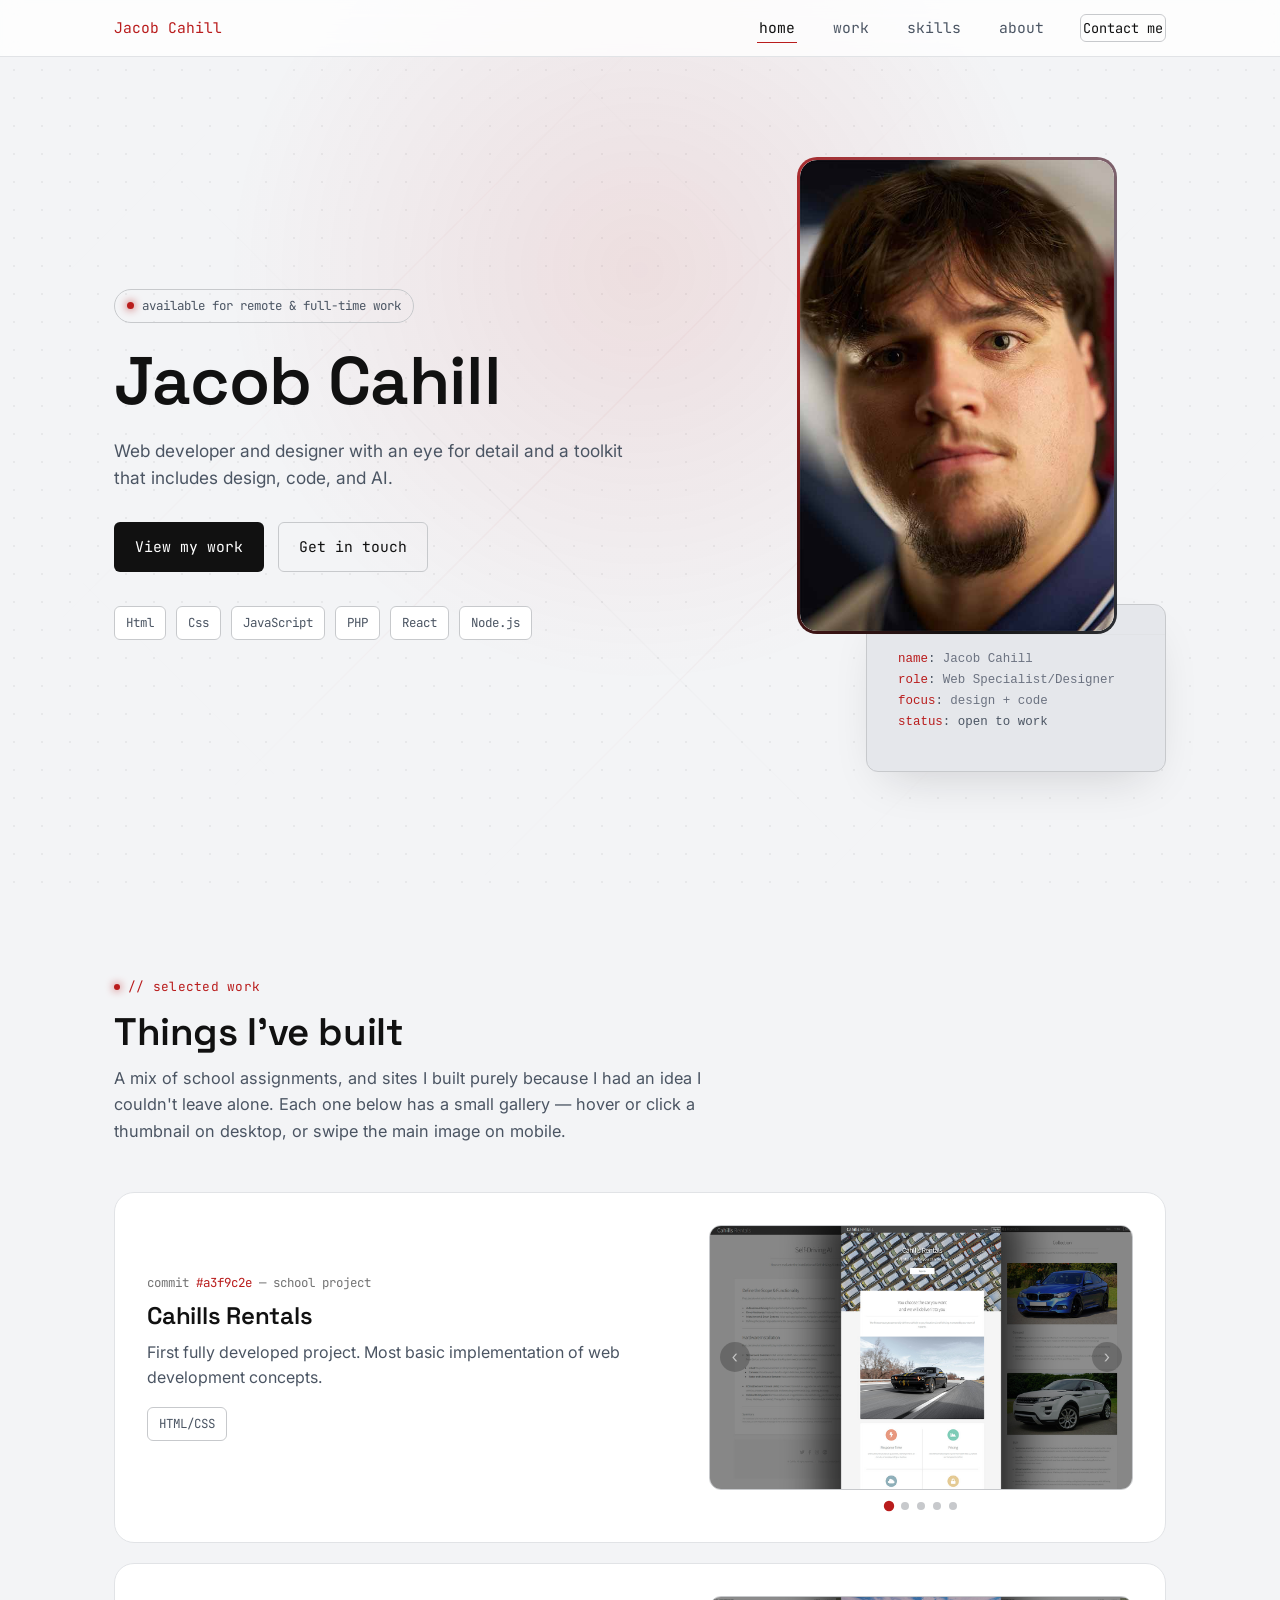
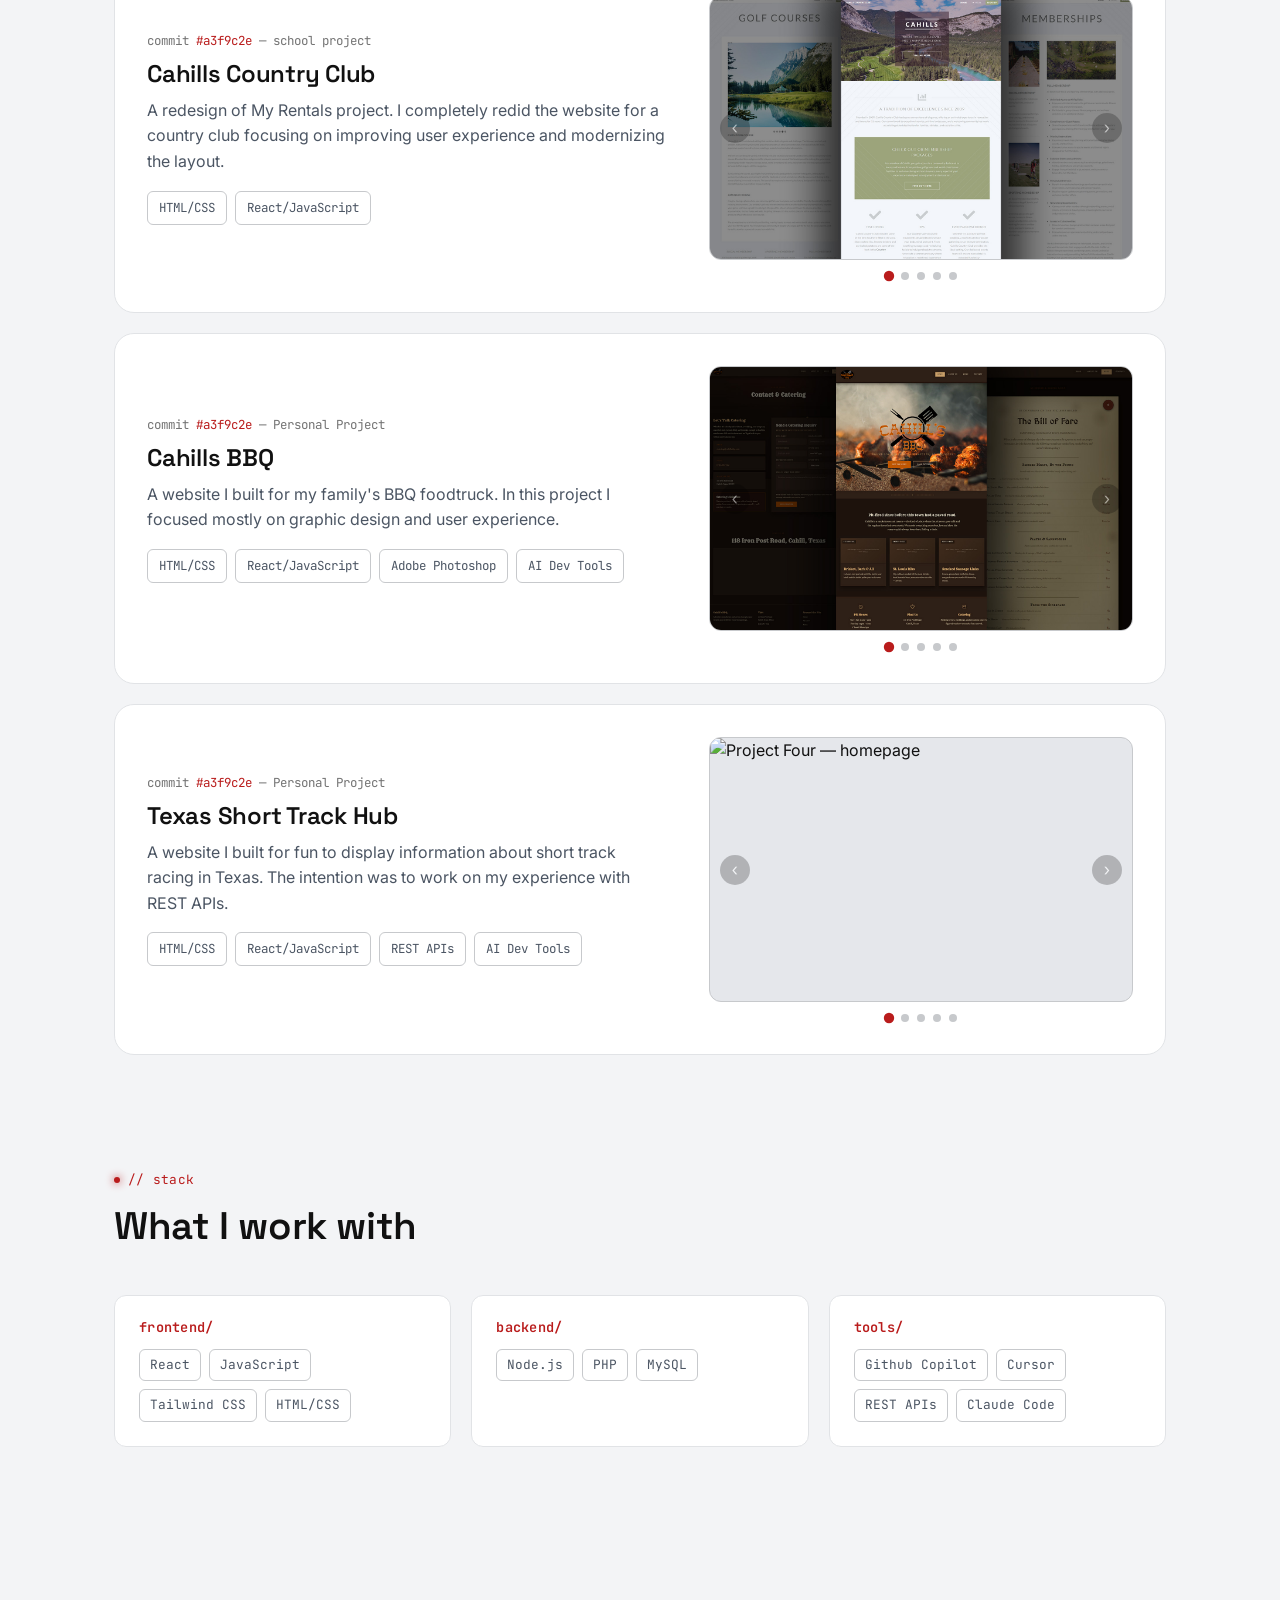
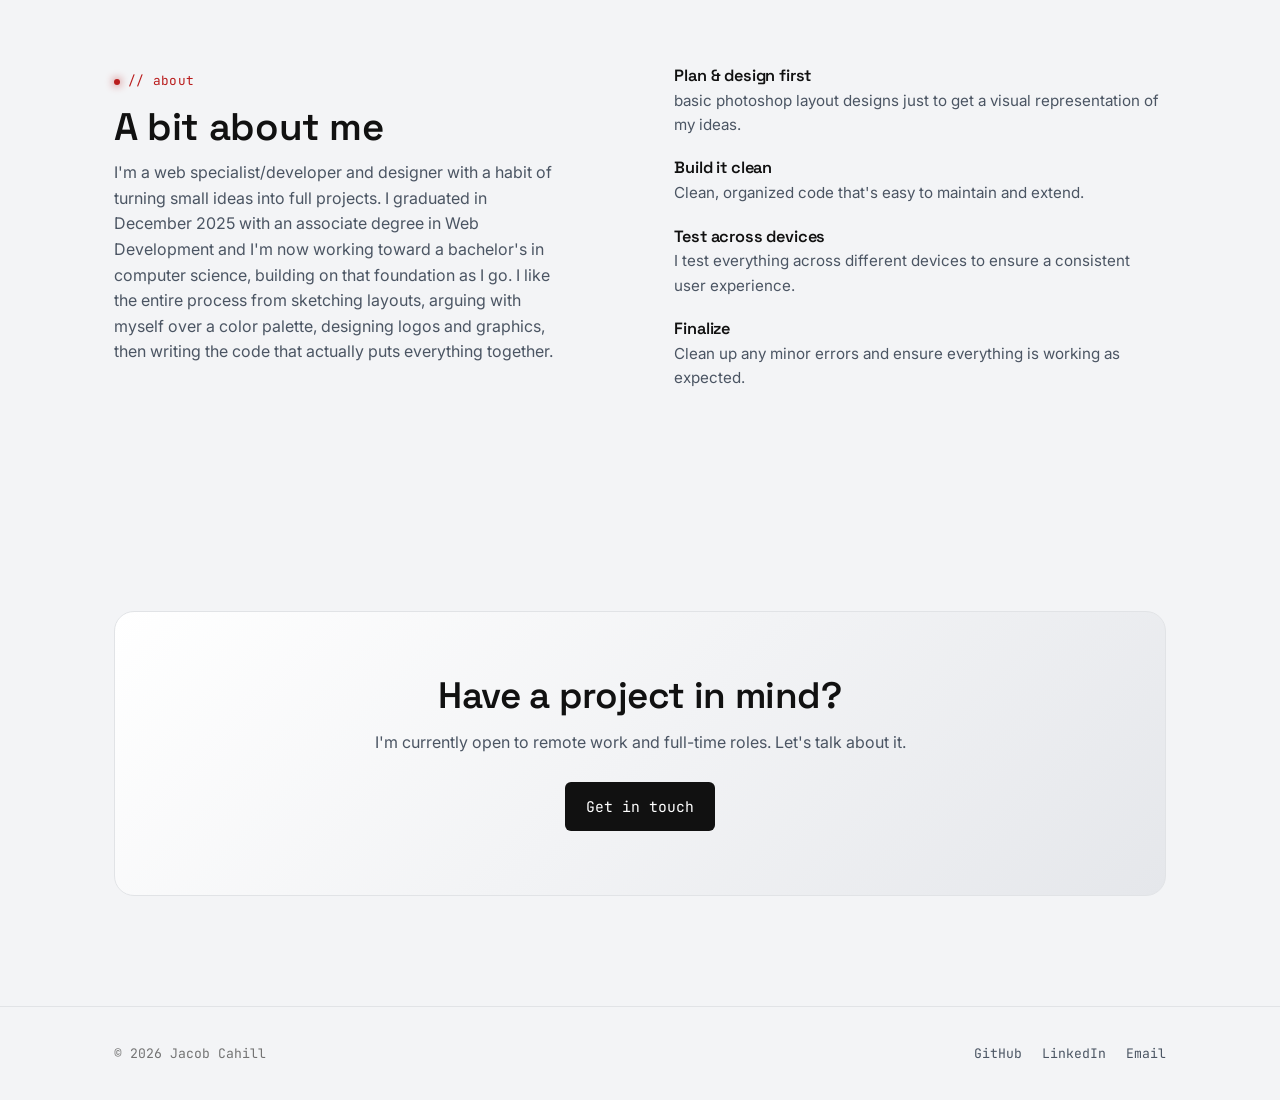
==== index.html @ c100683c "Add files via upload" ====
<!DOCTYPE html>
<html lang="en">
<head>
<meta charset="UTF-8">
<meta name="viewport" content="width=device-width, initial-scale=1.0">
<title>Jacob Cahill — Full-Stack Web Developer</title>
<meta name="description" content="Jacob Cahill is a full-stack web developer and designer. Browse selected projects and get in touch.">
<link rel="preconnect" href="https://fonts.googleapis.com">
<link href="https://fonts.googleapis.com/css2?family=Space+Grotesk:wght@500;600;700&family=Inter:wght@400;500;600&family=JetBrains+Mono:wght@400;500&display=swap" rel="stylesheet">
<link rel="stylesheet" href="css/styles.css">
</head>
<body>

<div class="bg-grid"></div>
<div class="bg-glow"></div>

<nav class="site-nav" id="siteNav">
  <div class="nav-inner">
    <div class="nav-prompt">
      <span class="user">Jacob Cahill</span>
    </div>
    <ul class="nav-links">
      <li><a href="#home" class="active">home</a></li>
      <li><a href="#work">work</a></li>
      <li><a href="#skills">skills</a></li>
      <li><a href="#about">about</a></li>
      <li><a href="contact.html" class="nav-cta">Contact me</a></li>
    </ul>
    <button class="nav-toggle" id="navToggle" aria-label="Toggle menu" aria-expanded="false">[ ]</button>
  </div>
</nav>

<main>
  <section class="hero" id="home">
    <div class="container hero-grid">
      <div class="hero-copy reveal">
        <div class="status-pill"><span class="status-dot"></span> available for remote &amp; full-time work</div>
        <h1>Jacob Cahill<br><span class="accent-text"></span></h1>
        <p class="hero-bio">
          Web developer and designer with an eye for detail and a toolkit
           that includes design, code, and AI.
        </p>
        <div class="hero-actions">
          <a href="#work" class="btn btn-primary">View my work</a>
          <a href="contact.html" class="btn btn-ghost">Get in touch</a>
        </div>
        <div class="tag-row">
          <span class="chip">Html</span>
          <span class="chip">Css</span>
          <span class="chip">JavaScript</span>
          <span class="chip">PHP</span>
          <span class="chip">React</span>
          <span class="chip">Node.js</span>
        </div>
      </div>

      <div class="hero-visual reveal">
        <div class="photo-frame">
          <div class="photo-frame-inner">
            <img src="assets/jc1.jpg" alt="Jacob Cahill">
          </div>
        </div>
        <div class="code-card">
          <div class="code-card-head">
            <span class="code-dot red"></span><span class="code-dot yellow"></span><span class="code-dot green"></span>
          </div>
          <pre>
  <span class="key">name</span>: <span class="str">Jacob Cahill</span>
  <span class="key">role</span>: <span class="str">Web Specialist/Designer</span>
  <span class="key">focus</span>: <span class="str">design + code</span>
  <span class="key">status</span>: <span id="typed-status"></span>
          </pre>
        </div>
      </div>
    </div>
  </section>

  <section id="work">
    <div class="container">
      <div class="section-head reveal">
        <div class="eyebrow">// selected work</div>
        <h2 class="section-title">Things I've built</h2>
        <p>A mix of school assignments, and sites I built purely because
          I had an idea I couldn't leave alone. Each one below has a small gallery — hover or click a
          thumbnail on desktop, or swipe the main image on mobile.</p>
      </div>

      <div class="project-list">

         <article class="project reveal">
          <div class="project-info">
            <span class="project-hash">commit <span>#a3f9c2e</span> — school project</span>
            <h3>Cahills Rentals</h3>
            <p class="desc">First fully developed project. Most basic implementation of web development concepts.</p>
            <div class="project-tags">
              <span class="chip">HTML/CSS</span>
            </div>
           
          </div>
          <div class="project-gallery" data-gallery>
            <div class="gallery-main">
              <img data-main src="assets/Cahills Rentals/main.jpg" alt="Project One — homepage">
            </div>
            <div class="gallery-thumbs">
              <button class="active" data-shot="Homepage" data-src="assets/Cahills Rentals/home.jpg">
      <img src="assets/Cahills Rentals/home.jpg" alt="">
              <button class="active" data-shot="Homepage" data-src="assets/Cahills Rentals/collection.jpg">
      <img src="assets/Cahills Rentals/collection.jpg" alt="">
              <button class="active" data-shot="Homepage" data-src="assets/Cahills Rentals/ai.jpg">
      <img src="assets/Cahills Rentals/ai.jpg" alt="">
              <button class="active" data-shot="Homepage" data-src="assets/Cahills Rentals/contact.jpg">
      <img src="assets/Cahills Rentals/contact.jpg" alt="">
            </div>
          </div>
        </article>
        

        <article class="project reveal">
          <div class="project-info">
            <span class="project-hash">commit <span>#a3f9c2e</span> — school project</span>
            <h3>Cahills Country Club</h3>
            <p class="desc">A redesign of My Rentals project. I completely redid the website for a country club focusing on improving user experience and modernizing the layout.</p>
            <div class="project-tags">
              <span class="chip">HTML/CSS</span><span class="chip">React/JavaScript</span>
            </div>
           
          </div>
          <div class="project-gallery" data-gallery>
            <div class="gallery-main">
              <img data-main src="assets/Cahills Country club photos/main.jpg" alt="Project One — homepage">
            </div>
            <div class="gallery-thumbs">
              <button class="active" data-shot="Homepage" data-src="assets/Cahills Country club photos/home.jpg">
      <img src="assets/Cahills Country club photos/home.jpg" alt="">
              <button class="active" data-shot="Homepage" data-src="assets/Cahills Country club photos/courses.jpg">
      <img src="assets/Cahills Country club photos/courses.jpg" alt="">
              <button class="active" data-shot="Homepage" data-src="assets/Cahills Country club photos/activities.jpg">
      <img src="assets/Cahills Country club photos/activities.jpg" alt="">
              <button class="active" data-shot="Homepage" data-src="assets/Cahills Country club photos/memberships.jpg">
      <img src="assets/Cahills Country club photos/memberships.jpg" alt="">
            </div>
          </div>
        </article>

        <article class="project reveal">
          <div class="project-info">
            <span class="project-hash">commit <span>#a3f9c2e</span> — Personal Project</span>
            <h3>Cahills BBQ</h3>
            <p class="desc">A website I built for my family's BBQ foodtruck. In this project I focused mostly on graphic design and user experience.</p>
            <div class="project-tags">
              <span class="chip">HTML/CSS</span><span class="chip">React/JavaScript</span><span class="chip">Adobe Photoshop</span><span class="chip">AI Dev Tools</span>
            </div>
           
          </div>
          <div class="project-gallery" data-gallery>
            <div class="gallery-main">
              <img data-main src="assets/Cahills BBQ/main.jpg" alt="Project One — homepage">
            </div>
            <div class="gallery-thumbs">
              <button class="active" data-shot="Homepage" data-src="assets/Cahills BBQ/home.jpg">
      <img src="assets/Cahills BBQ/home.jpg" alt="">
              <button class="active" data-shot="Homepage" data-src="assets/Cahills BBQ/menu.jpg">
      <img src="assets/Cahills BBQ/menu.jpg" alt="">
              <button class="active" data-shot="Homepage" data-src="assets/Cahills BBQ/catering.jpg">
      <img src="assets/Cahills BBQ/catering.jpg" alt="">
              <button class="active" data-shot="Homepage" data-src="assets/Cahills BBQ/about.jpg">
      <img src="assets/Cahills BBQ/about.jpg" alt="">
            </div>
          </div>
        </article>

        <article class="project reveal">
          <div class="project-info">
            <span class="project-hash">commit <span>#a3f9c2e</span> — Personal Project</span>
            <h3>Texas Short Track Hub</h3>
            <p class="desc">A website I built for fun to display information about short track racing in Texas. The intention was to work on my experience with REST APIs.</p>
            <div class="project-tags">
              <span class="chip">HTML/CSS</span><span class="chip">React/JavaScript</span><span class="chip">REST APIs</span><span class="chip">AI Dev Tools</span>
            </div>
           
          </div>
          <div class="project-gallery" data-gallery>
            <div class="gallery-main">
              <img data-main src="assets/Texas Short Track Hub/main.jpg" alt="Project Four — homepage">
            </div>
            <div class="gallery-thumbs">
              <button class="active" data-shot="Homepage" data-src="assets/Texas Short Track Hub/home.jpg">
      <img src="assets/Texas Short Track Hub/home.jpg" alt="">
              <button class="active" data-shot="Homepage" data-src="assets/Texas Short Track Hub/api.jpg">
      <img src="assets/Texas Short Track Hub/api.jpg" alt="">
              <button class="active" data-shot="Homepage" data-src="assets/Texas Short Track Hub/pits.jpg">
      <img src="assets/Texas Short Track Hub/pits.jpg" alt="">
              <button class="active" data-shot="Homepage" data-src="assets/Texas Short Track Hub/foot.jpg">
      <img src="assets/Texas Short Track Hub/foot.jpg" alt="">
            </div>
          </div>
        </article>
      </div>
    </div>
  </section>

  <section id="skills">
    <div class="container">
      <div class="section-head reveal">
        <div class="eyebrow">// stack</div>
        <h2 class="section-title">What I work with</h2>
      </div>
      <div class="skills-grid reveal">
        <div class="skill-card">
          <h4>frontend/</h4>
          <ul>
            <li>React</li><li>JavaScript</li><li>Tailwind CSS</li><li>HTML/CSS</li>
          </ul>
        </div>
        <div class="skill-card">
          <h4>backend/</h4>
          <ul>
            <li>Node.js</li><li>PHP</li><li>MySQL</li>
          </ul>
        </div>
        <div class="skill-card">
          <h4>tools/</h4>
          <ul>
            <li>Github Copilot</li><li>Cursor</li><li>REST APIs</li><li>Claude Code</li>
          </ul>
        </div>
      </div>
    </div>
  </section>


  <section id="about">
    <div class="container about-grid">
      <div class="reveal">
        <div class="eyebrow">// about</div>
        <h2 class="section-title">A bit about me</h2>
        <p>I'm a web specialist/developer and designer with a habit of turning small ideas into full projects.
           I graduated in December 2025 with an associate degree in Web Development and I'm now working toward
            a bachelor's in computer science, building on that foundation as I go. I like the entire process 
            from sketching layouts, arguing with myself over a color palette, designing logos and graphics, then
             writing the code that actually puts everything together. </p>
      </div>
      <div class="process-list reveal">
        <div class="process-item">
          <span class="idx mono"></span>
          <div><h4>Plan &amp; design first</h4><p>basic photoshop layout designs just to get a visual representation of my ideas.</p></div>
        </div>
        <div class="process-item">
          <span class="idx mono"></span>
          <div><h4>Build it clean</h4><p>Clean, organized code that's easy to maintain and extend.</p></div>
        </div>
        <div class="process-item">
          <span class="idx mono"></span>
          <div><h4>Test across devices</h4><p>I test everything across different devices to ensure a consistent user experience.</p></div>
        </div>
        <div class="process-item">
          <span class="idx mono"></span>
          <div><h4>Finalize</h4><p> Clean up any minor errors and ensure everything is working as expected.</p></div>
        </div>
      </div>
    </div>
  </section>

  <section id="contact-cta">
    <div class="container">
      <div class="cta-band reveal">
        <h2>Have a project in mind?</h2>
        <p>I'm currently open to remote work and full-time roles. Let's talk about it.</p>
        <a href="contact.html" class="btn btn-primary">Get in touch</a>
      </div>
    </div>
  </section>
</main>

<footer class="site-footer">
  <div class="footer-inner">
    <span>© 2026 Jacob Cahill</span>
    <div class="footer-links">
      <a href="https://github.com/JacobCahill-Design" target="_blank" rel="noopener">GitHub</a>
      <a href="https://www.linkedin.com/in/jacob-cahill-1629b1334" target="_blank" rel="noopener">LinkedIn</a>
      <a href="mailto:Cahilljacob17@gmail.com">Email</a>
    </div>
  </div>
</footer>

<script src="js/script.js"></script>
</body>
</html>
---- css/styles.css ----
:root {
  --bg: #f3f4f6;
  --bg-panel: #ffffff;
  --bg-panel-2: #e5e7eb;
  --border: #c7c9cc;
  --border-soft: #e1e3e6;
  --text: #111111;
  --text-muted: #4b5563;
  --text-faint: #737373;
  --accent: #111111;
  --accent-soft: #11111114;
  --accent-2: #b91c1c;
  --accent-2-soft: #b91c1c1a;
  --amber: #6b7280;
  --danger: #991b1b;

  --font-display: "Space Grotesk", "Inter", sans-serif;
  --font-body: "Inter", sans-serif;
  --font-mono: "JetBrains Mono", monospace;

  --maxw: 1180px;
  --pad: clamp(20px, 5vw, 64px);
  --radius-s: 6px;
  --radius-m: 12px;
  --radius-l: 20px;
}

* { box-sizing: border-box; margin: 0; padding: 0; }

html { scroll-behavior: smooth; }

@media (prefers-reduced-motion: reduce) {
  html { scroll-behavior: auto; }
  *, *::before, *::after {
    animation-duration: 0.001ms !important;
    animation-iteration-count: 1 !important;
    transition-duration: 0.001ms !important;
    scroll-behavior: auto !important;
  }
}

body {
  background: var(--bg);
  color: var(--text);
  font-family: var(--font-body);
  font-size: 16px;
  line-height: 1.6;
  -webkit-font-smoothing: antialiased;
  overflow-x: hidden;
}

.bg-grid {
  position: fixed;
  inset: 0;
  z-index: -2;
  background-image: radial-gradient(var(--border-soft) 1px, transparent 1px);
  background-size: 28px 28px;
  opacity: 0.7;
  overflow: hidden;
}

.bg-grid::before {
  content: "";
  position: absolute;
  inset: 0;
  background:
    linear-gradient(135deg, transparent 49.7%, rgba(185, 28, 28, 0.06) 50%, transparent 50.3%),
    linear-gradient(45deg, transparent 49.8%, rgba(17, 17, 17, 0.035) 50%, transparent 50.2%);
  background-size: 340px 340px, 500px 500px;
  mask-image: radial-gradient(ellipse at center, black 15%, transparent 75%);
}

.bg-glow {
  position: fixed;
  top: -20%;
  left: 50%;
  width: 900px;
  height: 900px;
  transform: translateX(-50%);
  background: radial-gradient(circle, var(--accent-2-soft) 0%, transparent 65%);
  z-index: -1;
  pointer-events: none;
}

a { color: inherit; text-decoration: none; }
ul { list-style: none; }
img { max-width: 100%; display: block; }
button { font-family: inherit; cursor: pointer; }

.container {
  max-width: var(--maxw);
  margin: 0 auto;
  padding: 0 var(--pad);
}

::selection { background: var(--accent); color: #fff; }

:focus-visible {
  outline: 2px solid var(--accent-2);
  outline-offset: 3px;
  border-radius: 4px;
}

.mono { font-family: var(--font-mono); }

.eyebrow {
  font-family: var(--font-mono);
  font-size: 0.8rem;
  color: var(--accent-2);
  letter-spacing: 0.02em;
  display: inline-flex;
  align-items: center;
  gap: 8px;
  margin-bottom: 14px;
}
.eyebrow::before { content: ""; width: 6px; height: 6px; border-radius: 50%; background: var(--accent-2); box-shadow: 0 0 8px var(--accent-2); }

h1, h2, h3, h4 { font-family: var(--font-display); font-weight: 600; line-height: 1.1; letter-spacing: -0.01em; }

h2.section-title {
  font-size: clamp(1.7rem, 3.2vw, 2.4rem);
  margin-bottom: 12px;
}

.section-head { max-width: 640px; margin-bottom: 48px; }
.section-head p { color: var(--text-muted); font-size: 1.02rem; }

section { padding: clamp(60px, 10vw, 110px) 0; }

#work { padding-bottom: clamp(30px, 5vw, 55px); }
#skills { padding-top: clamp(30px, 5vw, 55px); }

.site-nav {
  position: sticky;
  top: 0;
  z-index: 100;
  background: rgba(255, 255, 255, 0.78);
  backdrop-filter: blur(10px);
  -webkit-backdrop-filter: blur(10px);
  border-bottom: 1px solid var(--border-soft);
}

.nav-inner {
  max-width: var(--maxw);
  margin: 0 auto;
  padding: 16px var(--pad);
  display: flex;
  align-items: center;
  justify-content: space-between;
}

.nav-prompt {
  font-family: var(--font-mono);
  font-size: 0.92rem;
  color: var(--text);
  display: flex;
  align-items: center;
  gap: 2px;
  white-space: nowrap;
}
.nav-prompt .user { color: var(--accent-2); }
.nav-prompt .path { color: var(--text-muted); }
.nav-prompt .caret {
  color: var(--accent);
  animation: blink 1.1s steps(1) infinite;
}
@keyframes blink { 50% { opacity: 0; } }

.nav-links {
  display: flex;
  align-items: center;
  gap: clamp(18px, 3vw, 34px);
  font-family: var(--font-mono);
  font-size: 0.92rem;
}

.nav-links a {
  position: relative;
  color: var(--text-muted);
  padding: 4px 2px;
  transition: color 0.2s ease;
}
.nav-links a::before {color: var(--text-faint); }
.nav-links a::after {
  content: "";
  position: absolute;
  left: 0; right: 0; bottom: -2px;
  height: 1px;
  background: var(--accent-2);
  transform: scaleX(0);
  transform-origin: left;
  transition: transform 0.25s ease;
}
.nav-links a:hover, .nav-links a.active { color: var(--text); }
.nav-links a:hover::after, .nav-links a.active::after { transform: scaleX(1); }

.nav-cta {
  font-family: var(--font-mono);
  font-size: 0.85rem;
  border: 1px solid var(--border);
  padding: 8px 14px;
  border-radius: var(--radius-s);
  color: var(--text) !important;
  transition: border-color 0.2s ease, background 0.2s ease;
}
.nav-cta::before { content: none !important; }
.nav-cta:hover { border-color: var(--accent-2); background: var(--accent-2-soft); }

.nav-toggle {
  display: none;
  background: none;
  border: 1px solid var(--border);
  border-radius: var(--radius-s);
  color: var(--text);
  width: 38px;
  height: 34px;
  align-items: center;
  justify-content: center;
  font-family: var(--font-mono);
}

@media (max-width: 760px) {
  .nav-links { display: none; }
  .nav-toggle { display: flex; }
  .site-nav.open .nav-links {
    display: flex;
    position: absolute;
    top: 100%;
    left: 0; right: 0;
    flex-direction: column;
    align-items: stretch;
    gap: 0;
    background: var(--bg-panel);
    border-bottom: 1px solid var(--border-soft);
    padding: 6px var(--pad) 18px;
  }
  .site-nav.open .nav-links li { width: 100%; }
  .site-nav.open .nav-links a {
    display: block;
    width: 100%;
    padding: 14px 4px;
    border-bottom: 1px solid var(--border-soft);
  }
  .site-nav.open .nav-links a::after { content: none; }
  .site-nav.open .nav-links a:hover,
  .site-nav.open .nav-links a.active { background: var(--accent-soft); }
  .site-nav.open .nav-links .nav-cta {
    margin-top: 12px;
    border: 1px solid var(--border);
    border-radius: var(--radius-s);
    text-align: center;
  }
  .site-nav.open .nav-links .nav-cta:hover { background: var(--accent-2-soft); border-color: var(--accent-2); }
}

.btn {
  display: inline-flex;
  align-items: center;
  gap: 8px;
  font-family: var(--font-mono);
  font-size: 0.92rem;
  padding: 12px 20px;
  border-radius: var(--radius-s);
  border: 1px solid transparent;
  transition: transform 0.15s ease, border-color 0.2s ease, background 0.2s ease, color 0.2s ease;
}
.btn:hover { transform: translateY(-1px); }

.btn-primary {
  background: var(--accent);
  color: #fff;
  box-shadow: 0 0 0 0 var(--accent-soft);
}
.btn-primary:hover { background: #333338; }

.btn-ghost {
  border-color: var(--border);
  color: var(--text);
}
.btn-ghost:hover { border-color: var(--accent-2); color: var(--accent-2); }

.hero {
  padding-top: clamp(60px, 9vw, 100px);
  padding-bottom: clamp(60px, 9vw, 90px);
}

.hero-grid {
  display: grid;
  grid-template-columns: 1.15fr 0.85fr;
  gap: clamp(30px, 6vw, 70px);
  align-items: center;
}

.status-pill {
  display: inline-flex;
  align-items: center;
  gap: 8px;
  font-family: var(--font-mono);
  font-size: 0.78rem;
  color: var(--text-muted);
  border: 1px solid var(--border);
  padding: 6px 12px;
  border-radius: 999px;
  margin-bottom: 22px;
}
.status-dot {
  width: 7px; height: 7px; border-radius: 50%;
  background: var(--accent-2);
  box-shadow: 0 0 8px var(--accent-2);
  animation: pulse 2s ease-in-out infinite;
}
@keyframes pulse { 0%,100% { opacity: 1; } 50% { opacity: 0.35; } }

.hero h1 {
  font-size: clamp(2.6rem, 6vw, 4.2rem);
  margin-bottom: 18px;
}
.hero h1 .accent-text { color: var(--accent-2); }

.hero-bio {
  color: var(--text-muted);
  font-size: 1.08rem;
  max-width: 520px;
  margin-bottom: 30px;
}

.hero-actions {
  display: flex;
  gap: 14px;
  flex-wrap: wrap;
  margin-bottom: 34px;
}

.tag-row { display: flex; flex-wrap: wrap; gap: 10px; }

.chip {
  font-family: var(--font-mono);
  font-size: 0.78rem;
  color: var(--text-muted);
  border: 1px solid var(--border);
  padding: 6px 11px;
  border-radius: var(--radius-s);
  background: var(--bg-panel);
}

.hero-visual {
  position: relative;
  display: flex;
  flex-direction: column;
  align-items: center;
}

.photo-frame {
  position: relative;
  width: min(320px, 80%);
  aspect-ratio: 1 / 1.05;
  border-radius: var(--radius-l);
  padding: 3px;
  background: conic-gradient(from 180deg, var(--accent), var(--accent-2), var(--amber), var(--accent));
  animation: rotate-border 8s linear infinite;
}
@keyframes rotate-border { to { filter: hue-rotate(360deg); } }

.photo-frame-inner {
  width: 100%;
  height: 100%;
  border-radius: calc(var(--radius-l) - 3px);
  background: var(--bg-panel);
  overflow: hidden;
  position: relative;
}

.photo-placeholder {
  width: 100%; height: 100%;
  display: flex;
  align-items: center;
  justify-content: center;
  flex-direction: column;
  gap: 10px;
  color: var(--text-faint);
  text-align: center;
  padding: 20px;
}
.photo-placeholder svg { width: 56px; height: 56px; opacity: 0.5; }
.photo-placeholder span { font-family: var(--font-mono); font-size: 0.75rem; }

.photo-frame img { width: 100%; height: 100%; object-fit: cover; border-radius: calc(var(--radius-l) - 3px); }

.code-card {
  margin-top: -30px;
  align-self: flex-end;
  width: min(300px, 92%);
  background: var(--bg-panel-2);
  border: 1px solid var(--border);
  border-radius: var(--radius-m);
  box-shadow: 0 20px 50px -20px rgba(23,23,26,0.18);
  overflow: hidden;
  font-family: var(--font-mono);
  font-size: 0.78rem;
}
.code-card-head {
  display: flex;
  gap: 6px;
  padding: 10px 12px;
  border-bottom: 1px solid var(--border-soft);
}
.code-dot { width: 9px; height: 9px; border-radius: 50%; }
.code-dot.red { background: #ff5f57; }
.code-dot.yellow { background: #febc2e; }
.code-dot.green { background: #28c840; }
.code-card pre {
  padding: 14px 16px 16px;
  color: var(--text-muted);
  white-space: pre-wrap;
  line-height: 1.7;
}
.code-card .key { color: var(--accent-2); }
.code-card .str { color: var(--amber); }
.code-card .punc { color: var(--text-faint); }
#typed-cursor { color: var(--accent-2); animation: blink 1s steps(1) infinite; }

.project {
  border: 1px solid var(--border-soft);
  border-radius: var(--radius-l);
  background: var(--bg-panel);
  padding: clamp(20px, 3vw, 32px);
  display: grid;
  grid-template-columns: 1.1fr 0.9fr;
  gap: clamp(24px, 4vw, 44px);
  align-items: center;
  margin-bottom: 20px;
}
.project:last-child { margin-bottom: 0; }
.project.reverse { grid-template-columns: 0.9fr 1.1fr; }
.project.reverse .project-gallery { order: 2; }
.project.reverse .project-info { order: 1; }

.project-hash {
  font-family: var(--font-mono);
  font-size: 0.78rem;
  color: var(--text-faint);
  display: block;
  margin-bottom: 10px;
}
.project-hash span { color: var(--accent-2); }

.project-info h3 { font-size: 1.5rem; margin-bottom: 10px; }
.project-info p.desc { color: var(--text-muted); margin-bottom: 16px; }
.project-tags { display: flex; flex-wrap: wrap; gap: 8px; margin-bottom: 20px; }
.project-links { display: flex; gap: 14px; font-family: var(--font-mono); font-size: 0.85rem; }
.project-links a { color: var(--accent-2); border-bottom: 1px solid transparent; transition: border-color 0.2s ease; }
.project-links a:hover { border-color: var(--accent-2); }

.project-gallery { display: flex; flex-direction: column; gap: 10px; }
.gallery-main {
  position: relative;
  width: 100%;
  aspect-ratio: 16/10;
  border-radius: var(--radius-m);
  overflow: hidden;
  border: 1px solid var(--border);
  background: var(--bg-panel-2);
}
.gallery-main img, .gallery-main .shot-placeholder { width: 100%; height: 100%; cursor: pointer; }

.gallery-main::before, .gallery-main::after {
  position: absolute;
  top: 50%;
  z-index: 2;
  width: 30px;
  height: 30px;
  border-radius: 50%;
  display: flex;
  align-items: center;
  justify-content: center;
  transform: translateY(-50%);
  background: rgba(0, 0, 0, 0.45);
  color: #fff;
  font-family: var(--font-mono);
  font-size: 1rem;
  line-height: 1;
  opacity: 0.5;
  pointer-events: none;
  transition: opacity 0.2s ease;
}
.gallery-main::before { content: "\2039"; left: 10px; }
.gallery-main::after { content: "\203A"; right: 10px; }
.gallery-main:hover::before, .gallery-main:hover::after { opacity: 0.9; }
.shot-placeholder {
  display: flex; align-items: center; justify-content: center;
  color: var(--text-faint);
  font-family: var(--font-mono);
  font-size: 0.78rem;
  text-align: center;
  padding: 12px;
  background:
    linear-gradient(135deg, var(--bg-panel-2) 25%, transparent 25%) -10px 0/20px 20px,
    linear-gradient(225deg, var(--bg-panel-2) 25%, transparent 25%) -10px 0/20px 20px,
    linear-gradient(315deg, var(--bg-panel-2) 25%, transparent 25%) 0 0/20px 20px,
    linear-gradient(45deg, var(--bg-panel-2) 25%, var(--bg) 25%) 0 0/20px 20px;
}

.gallery-thumbs { display: none; }

.gallery-dots { display: flex; justify-content: center; align-items: center; gap: 8px; padding-top: 2px; }
.gallery-dots button {
  width: 8px;
  height: 8px;
  padding: 0;
  border: none;
  border-radius: 50%;
  background: var(--border);
  cursor: pointer;
  transition: background-color 0.2s ease, transform 0.2s ease;
}
.gallery-dots button:hover { background: var(--text-faint); }
.gallery-dots button.active { background: var(--accent-2); transform: scale(1.3); }

@media (max-width: 860px) {
  .project, .project.reverse {
    grid-template-columns: 1fr;
  }
  .project.reverse .project-gallery, .project.reverse .project-info { order: initial; }
}

.skills-grid {
  display: grid;
  grid-template-columns: repeat(3, 1fr);
  gap: 20px;
}
.skill-card {
  border: 1px solid var(--border-soft);
  border-radius: var(--radius-m);
  background: var(--bg-panel);
  padding: 24px;
}
.skill-card h4 {
  font-family: var(--font-mono);
  font-size: 0.85rem;
  color: var(--accent-2);
  margin-bottom: 14px;
  letter-spacing: 0.02em;
}
.skill-card ul { display: flex; flex-wrap: wrap; gap: 8px; }
.skill-card li {
  font-family: var(--font-mono);
  font-size: 0.8rem;
  color: var(--text-muted);
  border: 1px solid var(--border);
  padding: 5px 10px;
  border-radius: var(--radius-s);
}

@media (max-width: 760px) {
  .skills-grid { grid-template-columns: 1fr; }
}

.about-grid {
  display: grid;
  grid-template-columns: 0.9fr 1.1fr;
  gap: clamp(30px, 5vw, 60px);
  align-items: start;
}
.about-grid p { color: var(--text-muted); margin-bottom: 16px; }
.about-grid p:last-child { margin-bottom: 0; }

.pull-quote {
  font-family: var(--font-display);
  font-size: 1.3rem;
  color: var(--text);
  border-left: 2px solid var(--accent-2);
  padding-left: 20px;
  line-height: 1.4;
}

.process-list { display: flex; flex-direction: column; gap: 22px; }
.process-item { display: flex; gap: 16px; }
.process-item .idx {
  font-family: var(--font-mono);
  color: var(--accent);
  font-size: 0.85rem;
  flex-shrink: 0;
  width: 38px;
}
.process-item h4 { font-size: 1.02rem; margin-bottom: 4px; }
.process-item p { color: var(--text-muted); font-size: 0.95rem; margin: 0; }

@media (max-width: 760px) {
  .about-grid { grid-template-columns: 1fr; }
}

.cta-band {
  border: 1px solid var(--border-soft);
  background: linear-gradient(135deg, var(--bg-panel), var(--bg-panel-2));
  border-radius: var(--radius-l);
  padding: clamp(36px, 6vw, 64px);
  text-align: center;
}
.cta-band h2 { font-size: clamp(1.6rem, 3.5vw, 2.3rem); margin-bottom: 14px; }
.cta-band p { color: var(--text-muted); margin-bottom: 26px; }

.site-footer {
  border-top: 1px solid var(--border-soft);
  padding: 36px 0;
}
.footer-inner {
  max-width: var(--maxw);
  margin: 0 auto;
  padding: 0 var(--pad);
  display: flex;
  justify-content: space-between;
  align-items: center;
  flex-wrap: wrap;
  gap: 16px;
  font-family: var(--font-mono);
  font-size: 0.82rem;
  color: var(--text-faint);
}
.footer-links { display: flex; gap: 20px; }
.footer-links a { color: var(--text-muted); transition: color 0.2s ease; }
.footer-links a:hover { color: var(--accent-2); }

.reveal {
  opacity: 0;
  transform: translateY(18px);
  transition: opacity 0.6s ease, transform 0.6s ease;
}
.reveal.in-view { opacity: 1; transform: translateY(0); }

.contact-hero { padding-top: clamp(50px, 8vw, 80px); padding-bottom: 0; }
.contact-hero h1 { font-size: clamp(2.2rem, 5vw, 3.2rem); margin-bottom: 14px; }
.contact-hero p { color: var(--text-muted); max-width: 560px; }

.contact-grid {
  display: grid;
  grid-template-columns: 1.2fr 0.8fr;
  gap: clamp(30px, 5vw, 60px);
  align-items: start;
}

.field { margin-bottom: 20px; }
.field label {
  display: block;
  font-family: var(--font-mono);
  font-size: 0.8rem;
  color: var(--text-muted);
  margin-bottom: 8px;
}
.field input,
.field select,
.field textarea {
  width: 100%;
  background: var(--bg-panel);
  border: 1px solid var(--border);
  border-radius: var(--radius-s);
  padding: 12px 14px;
  color: var(--text);
  font-family: var(--font-body);
  font-size: 0.96rem;
  transition: border-color 0.2s ease, box-shadow 0.2s ease;
}
.field textarea { resize: vertical; min-height: 130px; }
.field input:focus,
.field select:focus,
.field textarea:focus {
  border-color: var(--accent-2);
  box-shadow: 0 0 0 3px var(--accent-2-soft);
  outline: none;
}
.field .error-msg {
  color: var(--danger);
  font-family: var(--font-mono);
  font-size: 0.75rem;
  margin-top: 6px;
  min-height: 1em;
}
.field.has-error input,
.field.has-error select,
.field.has-error textarea { border-color: var(--danger); }

.form-status {
  margin-top: 18px;
  font-family: var(--font-mono);
  font-size: 0.85rem;
  padding: 14px 16px;
  border-radius: var(--radius-s);
  border: 1px solid var(--border);
  display: none;
}
.form-status.show { display: block; }
.form-status.success { color: var(--accent-2); border-color: var(--accent-2); background: var(--accent-2-soft); }

.contact-card {
  border: 1px solid var(--border-soft);
  border-radius: var(--radius-m);
  background: var(--bg-panel);
  padding: 26px;
  font-family: var(--font-mono);
  font-size: 0.88rem;
}
.contact-card .code-card-head { margin: -26px -26px 16px; }
.contact-card dl { display: flex; flex-direction: column; gap: 16px; }
.contact-card dt { color: var(--text-faint); font-size: 0.75rem; margin-bottom: 4px; }
.contact-card dd a { color: var(--text); transition: color 0.2s ease; }
.contact-card dd a:hover { color: var(--accent-2); }
.contact-card .divider { border-top: 1px solid var(--border-soft); margin: 4px 0; }

@media (max-width: 860px) {
  .contact-grid { grid-template-columns: 1fr; }
}

@media (max-width: 760px) {
  body { font-size: 15px; line-height: 1.55; }

  section { padding: 48px 0; }
  .section-head { margin-bottom: 32px; }
  .section-head p { font-size: 0.95rem; }
  h2.section-title { font-size: 1.6rem; }

  .hero { padding-top: 46px; padding-bottom: 48px; }
  .hero-grid { grid-template-columns: 1fr; gap: 38px; }
  .status-pill { font-size: 0.72rem; margin-bottom: 16px; padding: 5px 10px; }
  .hero h1 { font-size: clamp(2.15rem, 10vw, 2.6rem); margin-bottom: 12px; }
  .hero-bio { font-size: 0.96rem; line-height: 1.55; margin-bottom: 22px; }
  .hero-actions { gap: 10px; margin-bottom: 24px; }
  .btn { font-size: 0.82rem; padding: 10px 14px; }
  .tag-row { gap: 7px; }
  .chip { font-size: 0.7rem; padding: 5px 8px; }

  .photo-frame { width: min(360px, 88vw); }
  .code-card { width: min(320px, 92vw); font-size: 0.7rem; }
  .code-card pre { padding: 12px 14px 14px; line-height: 1.55; }

  .project { padding: 18px; gap: 20px; }
  .project-info h3 { font-size: 1.3rem; }
  .project-info p.desc { font-size: 0.92rem; }
  .project-links { font-size: 0.78rem; gap: 12px; }
  .project-gallery { position: relative; }
  .gallery-main { touch-action: pan-y; }
  .skill-card { padding: 18px; }
  .skill-card li { font-size: 0.74rem; padding: 4px 8px; }
  .pull-quote { font-size: 1.12rem; padding-left: 14px; }
  .process-list { gap: 18px; }
  .process-item { gap: 12px; }
  .process-item .idx { width: 30px; font-size: 0.78rem; }
  .process-item p { font-size: 0.88rem; }
  .cta-band { padding: 30px 20px; }
  .cta-band h2 { font-size: 1.45rem; }
  .footer-inner { font-size: 0.75rem; gap: 12px; }
}
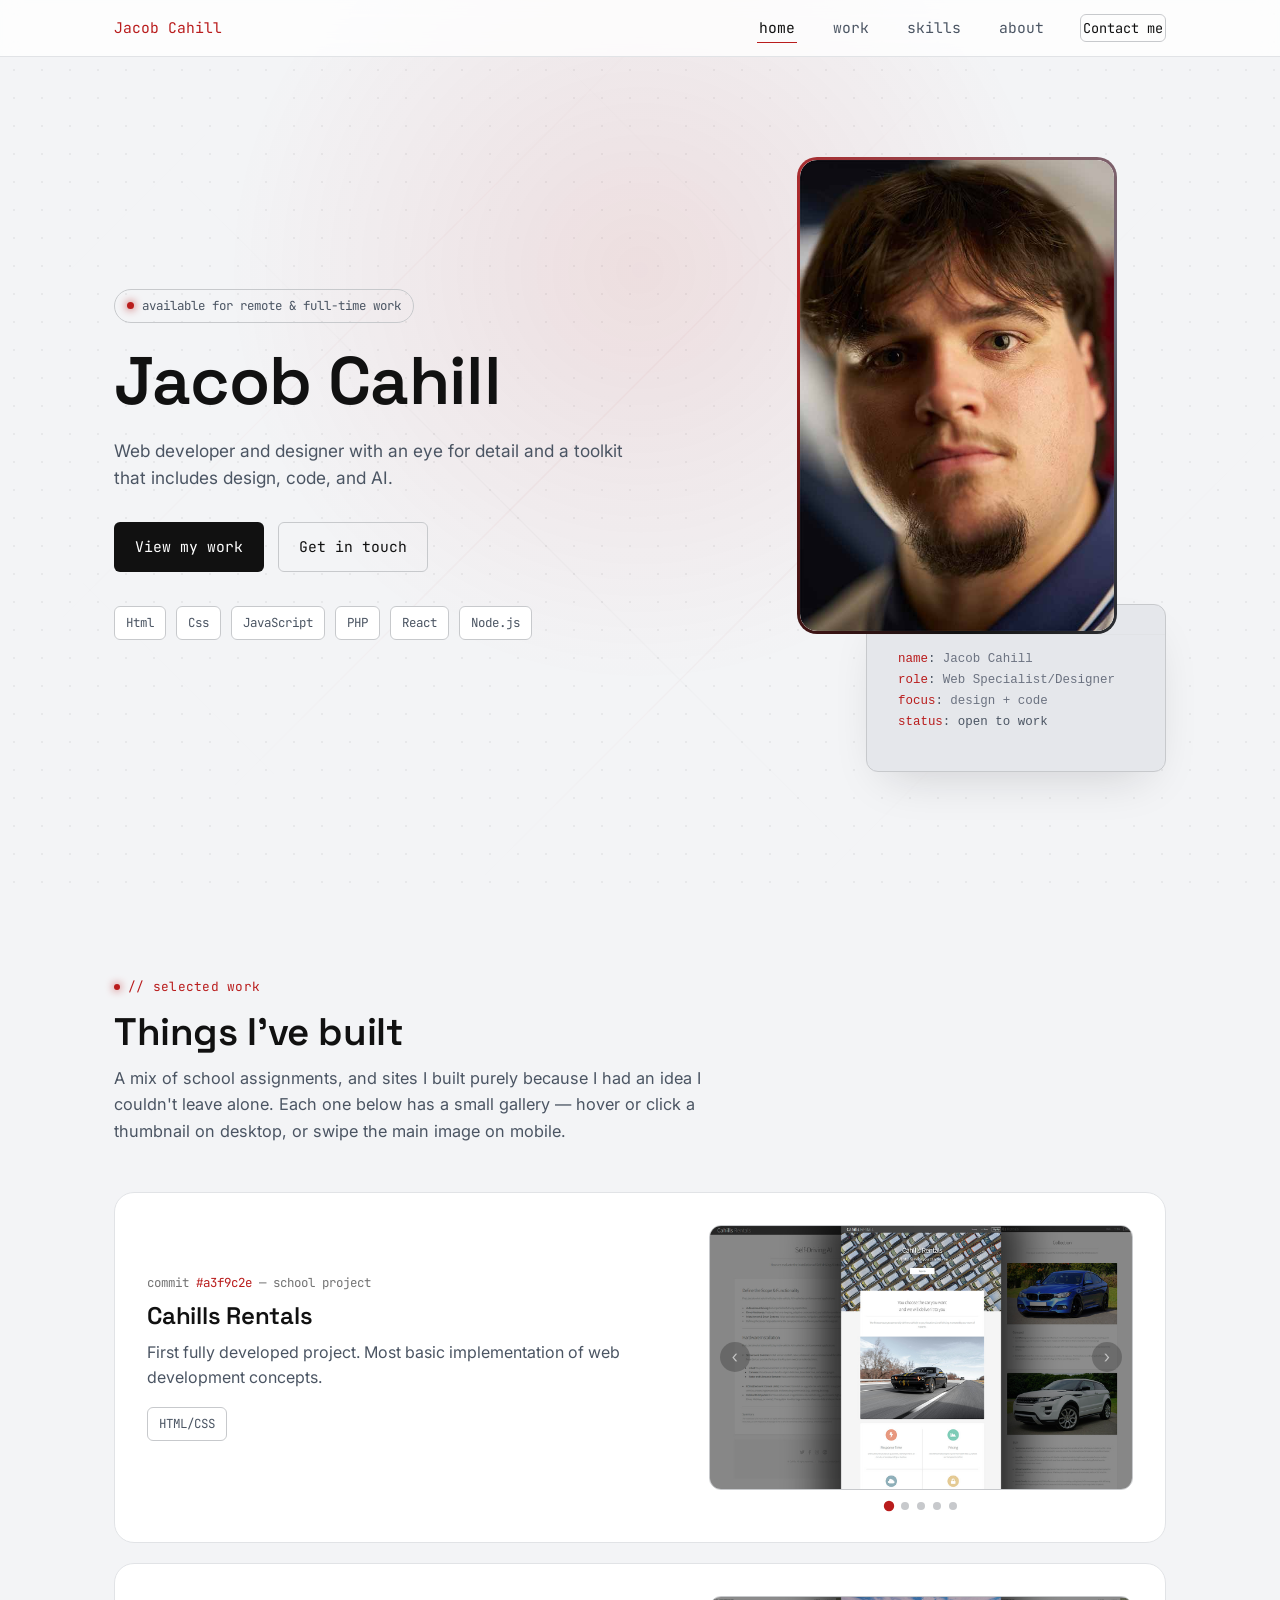
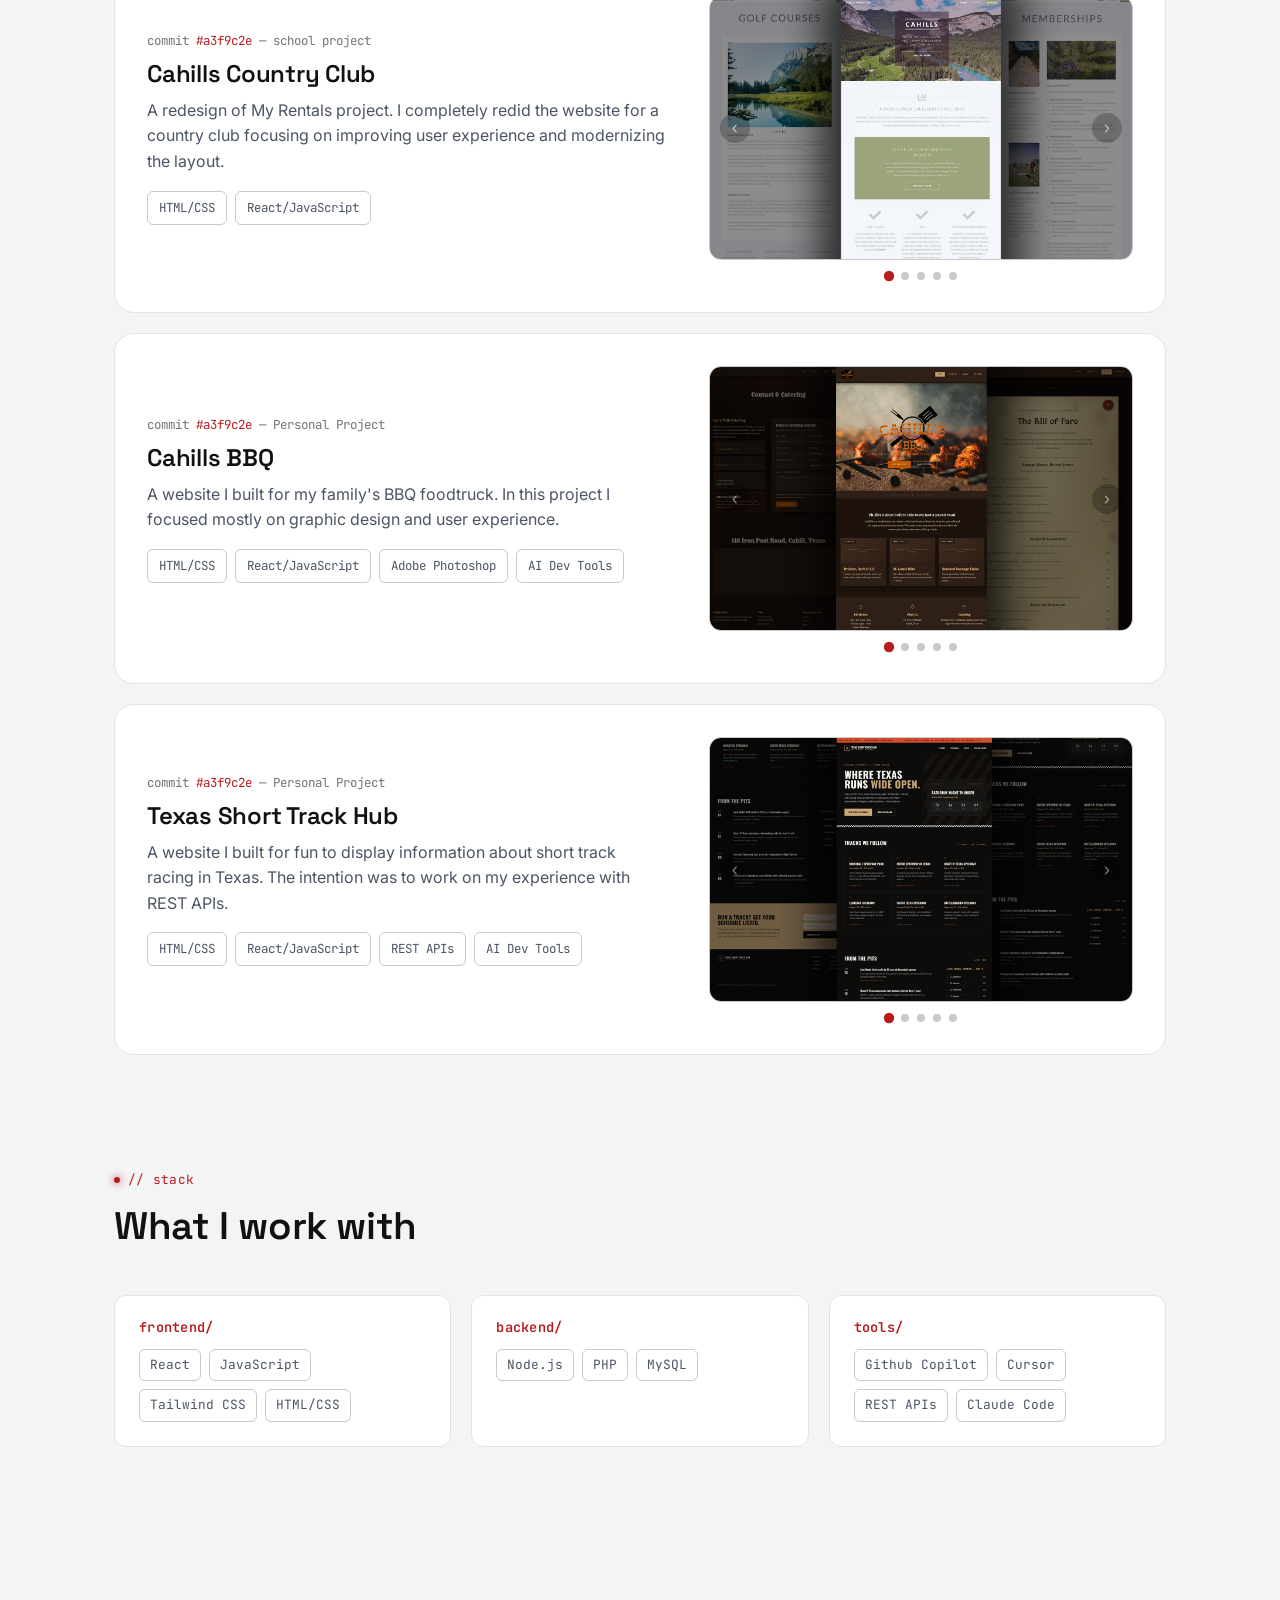
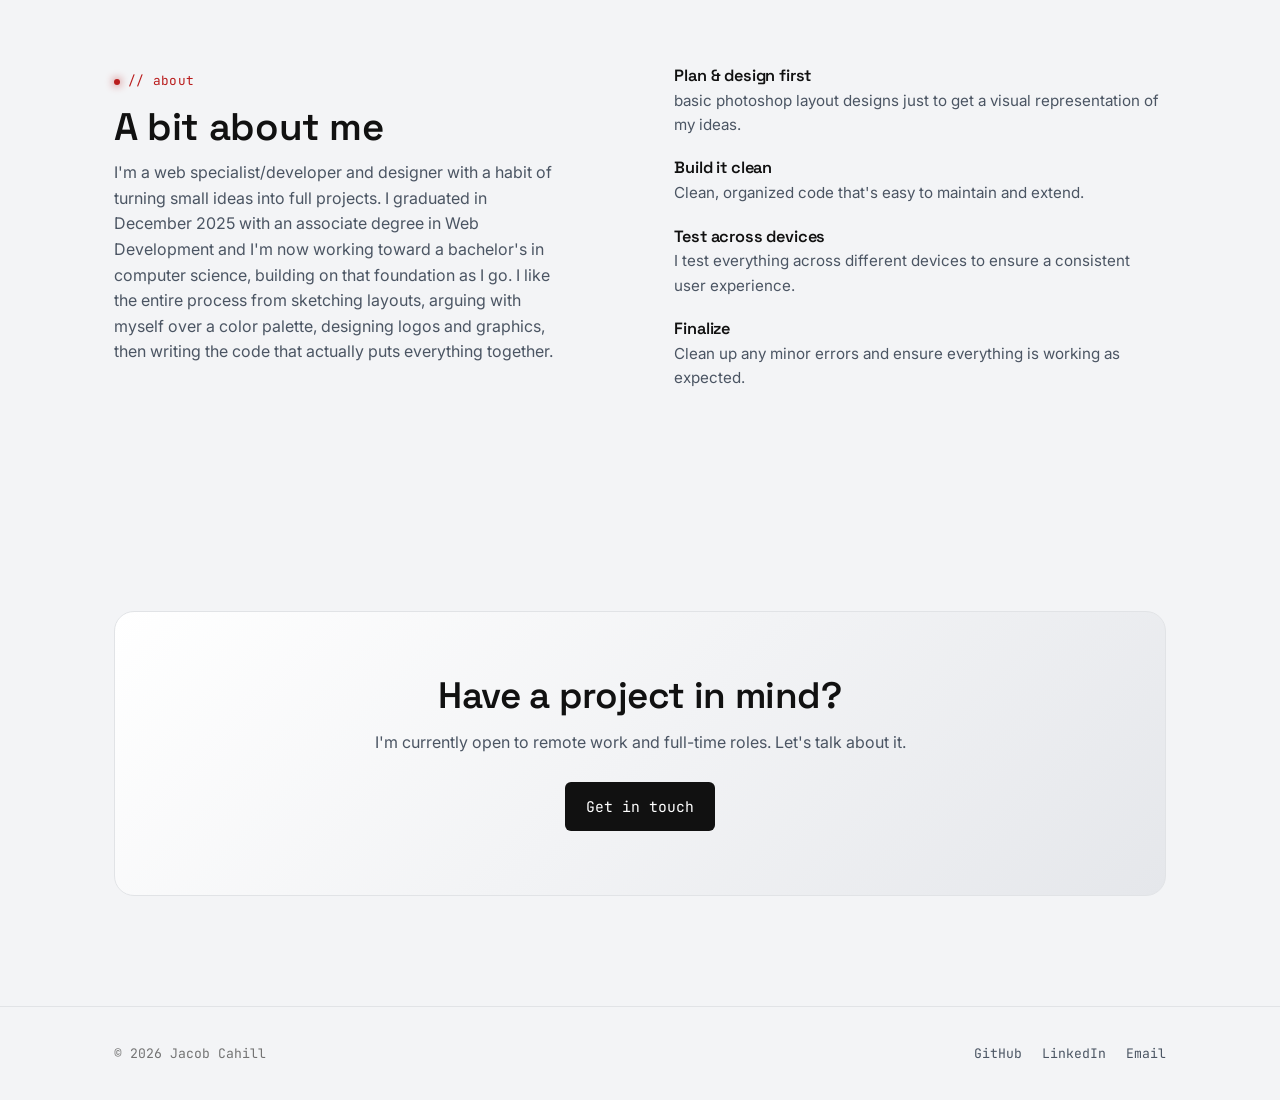
==== commit fe5e2a04: "index.html" ====
--- a/index.html
+++ b/index.html
@@ -181,7 +181,7 @@
           </div>
           <div class="project-gallery" data-gallery>
             <div class="gallery-main">
-              <img data-main src="assets/Texas Short Track Hub/main.jpg" alt="Project Four — homepage">
+              <img data-main src="assets/texas short track hub/main.jpg" alt="Project Four — homepage">
             </div>
             <div class="gallery-thumbs">
               <button class="active" data-shot="Homepage" data-src="assets/Texas Short Track Hub/home.jpg">
